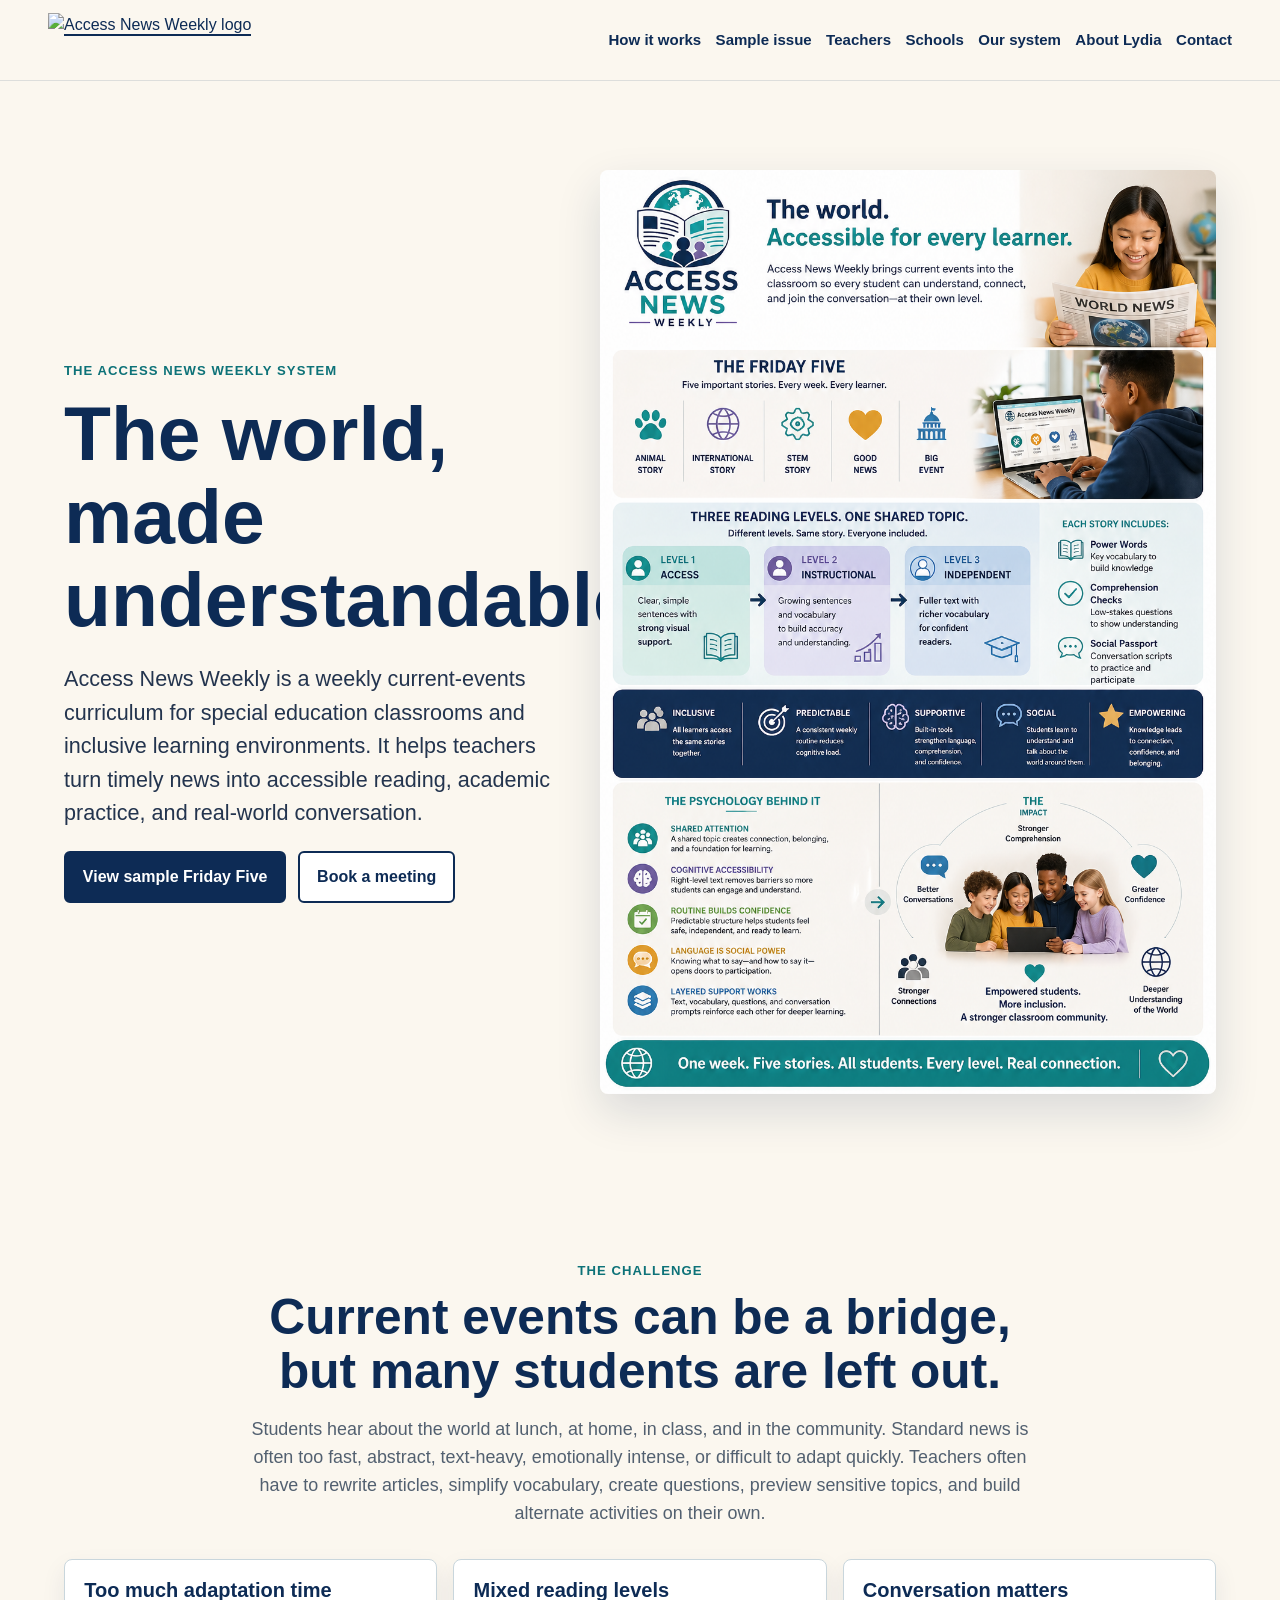
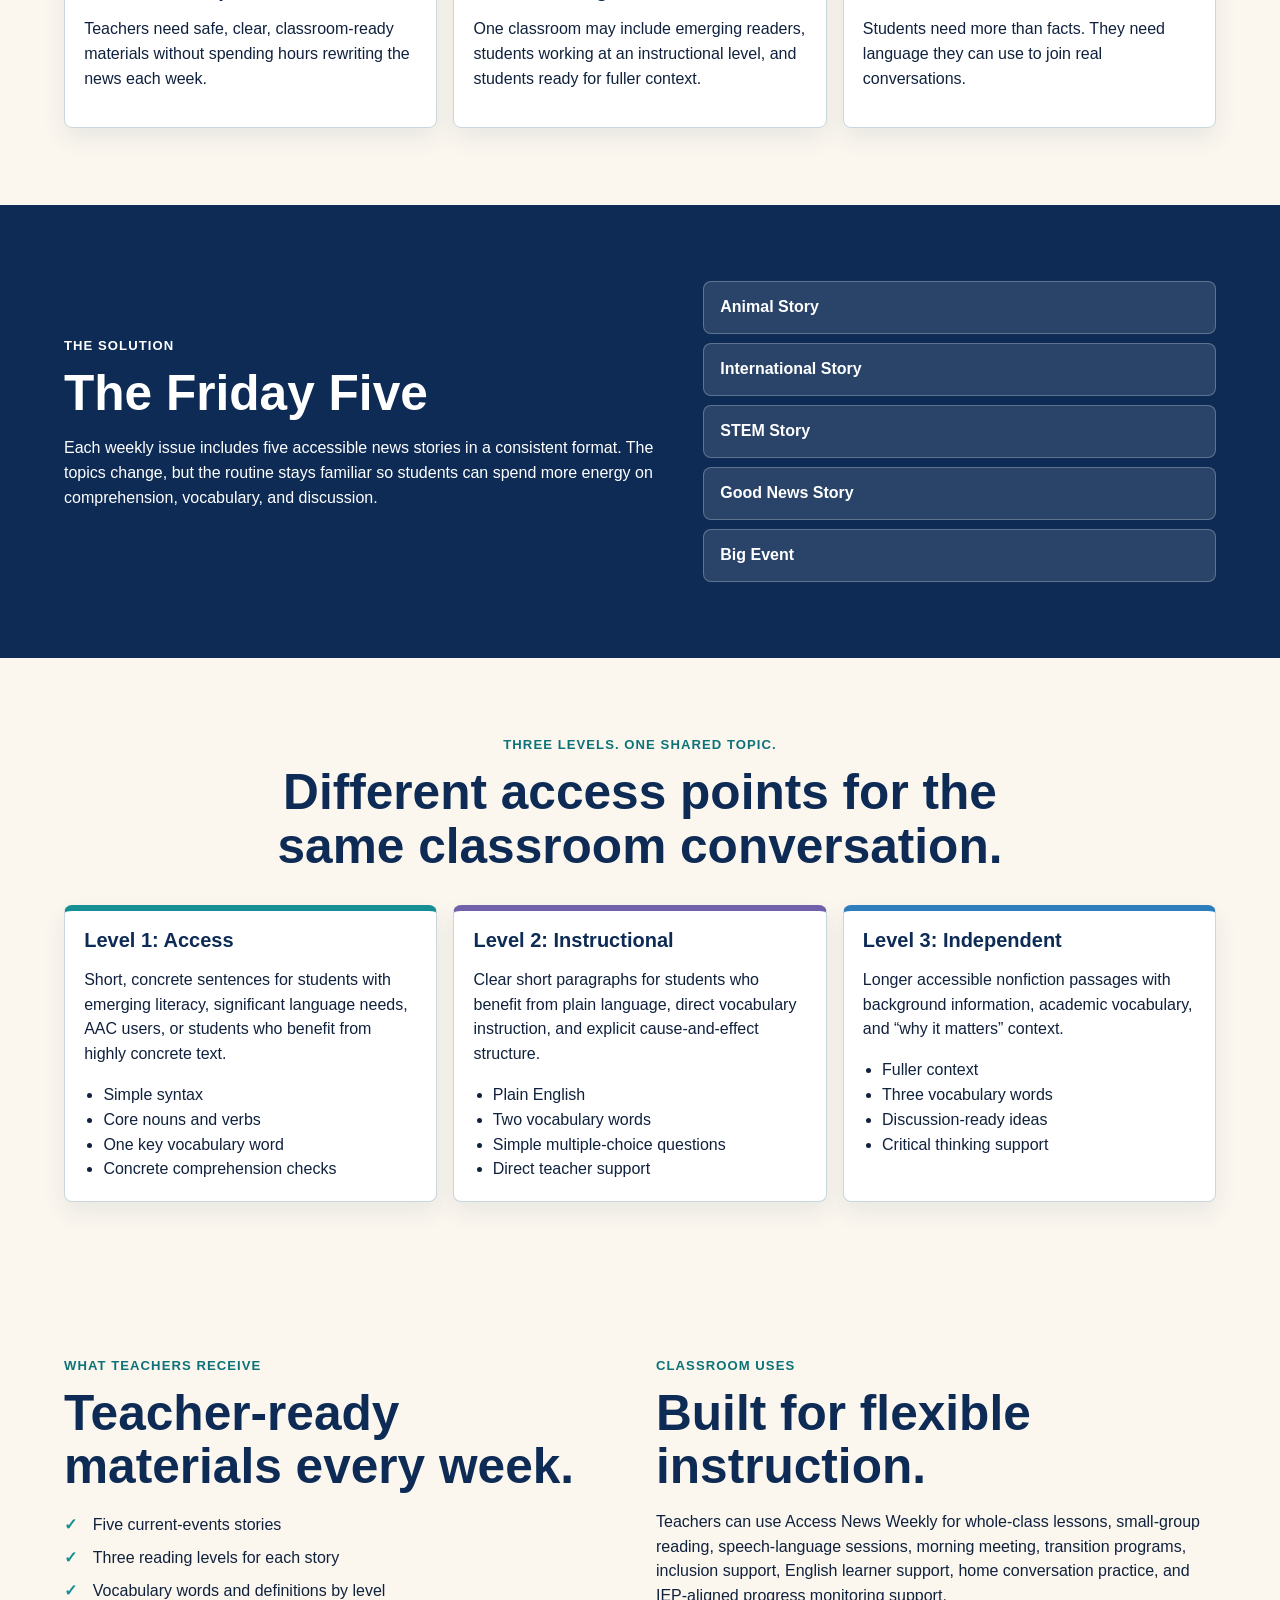
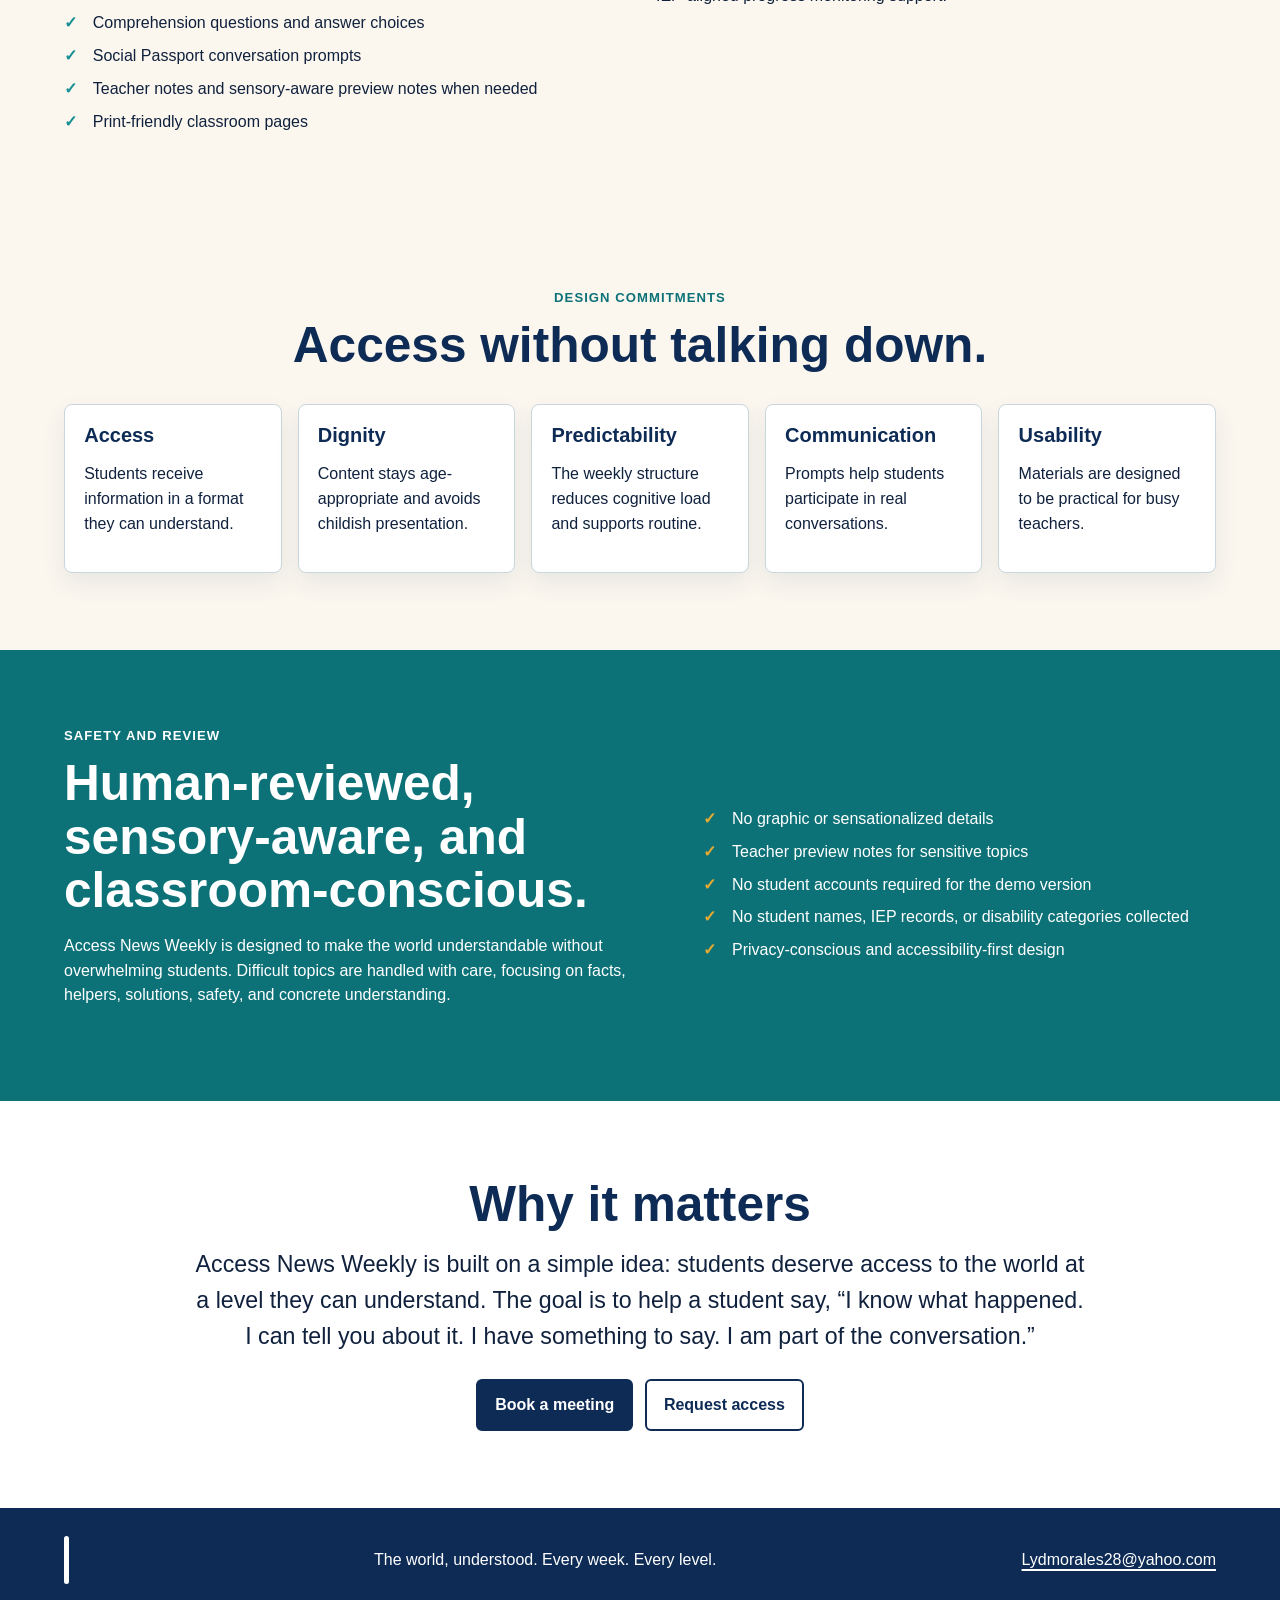
==== our-system.html @ b3aeda55 "Add files via upload" ====
<!doctype html>
<html lang="en">
  <head>
    <meta charset="utf-8">
    <meta name="viewport" content="width=device-width, initial-scale=1">
    <title>Our System | Access News Weekly</title>
    <meta name="description" content="Learn how Access News Weekly makes current events accessible through The Friday Five, three reading levels, vocabulary support, and teacher-ready materials.">
    <link rel="stylesheet" href="styles.css">
  </head>
  <body>
    <a class="skip-link" href="#main">Skip to content</a>
    <header class="site-header">
      <a class="brand" href="index.html" aria-label="Access News Weekly home">
        <img src="assets/anw-logo-2.png" alt="Access News Weekly logo">
      </a>
      <nav class="site-nav" aria-label="Main navigation">
        <a href="index.html#how">How it works</a>
        <a href="index.html#sample">Sample issue</a>
        <a href="index.html#teachers">Teachers</a>
        <a href="index.html#schools">Schools</a>
        <a href="our-system.html" aria-current="page">Our system</a>
        <a href="about-lydia.html">About Lydia</a>
        <a href="index.html#contact">Contact</a>
      </nav>
    </header>

    <main id="main">
      <section class="system-hero">
        <div>
          <p class="eyebrow">The Access News Weekly system</p>
          <h1>The world, made understandable.</h1>
          <p class="lead">Access News Weekly is a weekly current-events curriculum for special education classrooms and inclusive learning environments. It helps teachers turn timely news into accessible reading, academic practice, and real-world conversation.</p>
          <div class="actions">
            <a class="button" href="index.html#sample">View sample Friday Five</a>
            <a class="button button-secondary" href="index.html#contact">Book a meeting</a>
          </div>
        </div>
        <img class="rounded-image" src="assets/anw-infographic.png" alt="Infographic showing The Friday Five and three reading levels">
      </section>

      <section class="system-section">
        <div class="section-heading">
          <p class="eyebrow">The challenge</p>
          <h2>Current events can be a bridge, but many students are left out.</h2>
          <p>Students hear about the world at lunch, at home, in class, and in the community. Standard news is often too fast, abstract, text-heavy, emotionally intense, or difficult to adapt quickly. Teachers often have to rewrite articles, simplify vocabulary, create questions, preview sensitive topics, and build alternate activities on their own.</p>
        </div>
        <div class="system-cards">
          <article>
            <h3>Too much adaptation time</h3>
            <p>Teachers need safe, clear, classroom-ready materials without spending hours rewriting the news each week.</p>
          </article>
          <article>
            <h3>Mixed reading levels</h3>
            <p>One classroom may include emerging readers, students working at an instructional level, and students ready for fuller context.</p>
          </article>
          <article>
            <h3>Conversation matters</h3>
            <p>Students need more than facts. They need language they can use to join real conversations.</p>
          </article>
        </div>
      </section>

      <section class="system-band">
        <div>
          <p class="eyebrow">The solution</p>
          <h2>The Friday Five</h2>
          <p>Each weekly issue includes five accessible news stories in a consistent format. The topics change, but the routine stays familiar so students can spend more energy on comprehension, vocabulary, and discussion.</p>
        </div>
        <div class="friday-list" aria-label="The five Friday Five story categories">
          <span>Animal Story</span>
          <span>International Story</span>
          <span>STEM Story</span>
          <span>Good News Story</span>
          <span>Big Event</span>
        </div>
      </section>

      <section class="system-section">
        <div class="section-heading">
          <p class="eyebrow">Three levels. One shared topic.</p>
          <h2>Different access points for the same classroom conversation.</h2>
        </div>
        <div class="level-detail-grid">
          <article>
            <h3>Level 1: Access</h3>
            <p>Short, concrete sentences for students with emerging literacy, significant language needs, AAC users, or students who benefit from highly concrete text.</p>
            <ul>
              <li>Simple syntax</li>
              <li>Core nouns and verbs</li>
              <li>One key vocabulary word</li>
              <li>Concrete comprehension checks</li>
            </ul>
          </article>
          <article>
            <h3>Level 2: Instructional</h3>
            <p>Clear short paragraphs for students who benefit from plain language, direct vocabulary instruction, and explicit cause-and-effect structure.</p>
            <ul>
              <li>Plain English</li>
              <li>Two vocabulary words</li>
              <li>Simple multiple-choice questions</li>
              <li>Direct teacher support</li>
            </ul>
          </article>
          <article>
            <h3>Level 3: Independent</h3>
            <p>Longer accessible nonfiction passages with background information, academic vocabulary, and “why it matters” context.</p>
            <ul>
              <li>Fuller context</li>
              <li>Three vocabulary words</li>
              <li>Discussion-ready ideas</li>
              <li>Critical thinking support</li>
            </ul>
          </article>
        </div>
      </section>

      <section class="system-section two-column">
        <div>
          <p class="eyebrow">What teachers receive</p>
          <h2>Teacher-ready materials every week.</h2>
          <ul class="check-list">
            <li>Five current-events stories</li>
            <li>Three reading levels for each story</li>
            <li>Vocabulary words and definitions by level</li>
            <li>Comprehension questions and answer choices</li>
            <li>Social Passport conversation prompts</li>
            <li>Teacher notes and sensory-aware preview notes when needed</li>
            <li>Print-friendly classroom pages</li>
          </ul>
        </div>
        <div>
          <p class="eyebrow">Classroom uses</p>
          <h2>Built for flexible instruction.</h2>
          <p>Teachers can use Access News Weekly for whole-class lessons, small-group reading, speech-language sessions, morning meeting, transition programs, inclusion support, English learner support, home conversation practice, and IEP-aligned progress monitoring support.</p>
        </div>
      </section>

      <section class="system-section">
        <div class="section-heading">
          <p class="eyebrow">Design commitments</p>
          <h2>Access without talking down.</h2>
        </div>
        <div class="system-cards five">
          <article>
            <h3>Access</h3>
            <p>Students receive information in a format they can understand.</p>
          </article>
          <article>
            <h3>Dignity</h3>
            <p>Content stays age-appropriate and avoids childish presentation.</p>
          </article>
          <article>
            <h3>Predictability</h3>
            <p>The weekly structure reduces cognitive load and supports routine.</p>
          </article>
          <article>
            <h3>Communication</h3>
            <p>Prompts help students participate in real conversations.</p>
          </article>
          <article>
            <h3>Usability</h3>
            <p>Materials are designed to be practical for busy teachers.</p>
          </article>
        </div>
      </section>

      <section class="system-band safety">
        <div>
          <p class="eyebrow">Safety and review</p>
          <h2>Human-reviewed, sensory-aware, and classroom-conscious.</h2>
          <p>Access News Weekly is designed to make the world understandable without overwhelming students. Difficult topics are handled with care, focusing on facts, helpers, solutions, safety, and concrete understanding.</p>
        </div>
        <ul class="check-list">
          <li>No graphic or sensationalized details</li>
          <li>Teacher preview notes for sensitive topics</li>
          <li>No student accounts required for the demo version</li>
          <li>No student names, IEP records, or disability categories collected</li>
          <li>Privacy-conscious and accessibility-first design</li>
        </ul>
      </section>

      <section class="system-quote">
        <h2>Why it matters</h2>
        <p>Access News Weekly is built on a simple idea: students deserve access to the world at a level they can understand. The goal is to help a student say, “I know what happened. I can tell you about it. I have something to say. I am part of the conversation.”</p>
        <div class="actions">
          <a class="button" href="index.html#contact">Book a meeting</a>
          <a class="button button-secondary" href="index.html#contact">Request access</a>
        </div>
      </section>
    </main>

    <footer class="site-footer">
      <img src="assets/anw-logo-2.png" alt="">
      <p>The world, understood. Every week. Every level.</p>
      <a href="mailto:Lydmorales28@yahoo.com">Lydmorales28@yahoo.com</a>
    </footer>
  </body>
</html>
---- styles.css ----
:root {
  --navy: #0d2b55;
  --teal: #158f94;
  --teal-dark: #0d7278;
  --paper: #fbf7ef;
  --blue-soft: #e8f4f6;
  --ink: #10213d;
  --muted: #526070;
  --gold: #e7aa2f;
  --line: #c9d6dc;
  --white: #fff;
  --shadow: 0 18px 45px rgba(13, 43, 85, .14);
}

* { box-sizing: border-box; }

html {
  scroll-behavior: smooth;
}

body {
  margin: 0;
  background: var(--paper);
  color: var(--ink);
  font-family: Arial, Helvetica, sans-serif;
  line-height: 1.55;
}

img {
  display: block;
  max-width: 100%;
}

a {
  color: var(--navy);
  text-decoration-thickness: 2px;
  text-underline-offset: 4px;
}

a:focus-visible,
button:focus-visible,
input:focus-visible,
select:focus-visible,
textarea:focus-visible {
  outline: 3px solid var(--gold);
  outline-offset: 3px;
}

.skip-link {
  left: 1rem;
  position: absolute;
  top: -5rem;
  z-index: 10;
}

.skip-link:focus {
  background: var(--white);
  padding: .75rem 1rem;
  top: 1rem;
}

.site-header {
  align-items: center;
  background: rgba(251, 247, 239, .95);
  border-bottom: 1px solid rgba(13, 43, 85, .12);
  display: flex;
  gap: 1.25rem;
  justify-content: space-between;
  padding: .8rem clamp(1rem, 4vw, 3rem);
  position: sticky;
  top: 0;
  z-index: 5;
}

.brand img {
  height: 54px;
  width: auto;
}

.site-nav {
  align-items: center;
  display: flex;
  flex-wrap: wrap;
  gap: .9rem;
  justify-content: center;
}

.site-nav a {
  font-size: .94rem;
  font-weight: 700;
  text-decoration: none;
}

.button {
  align-items: center;
  background: var(--navy);
  border: 2px solid var(--navy);
  border-radius: 6px;
  color: var(--white);
  cursor: pointer;
  display: inline-flex;
  font-weight: 800;
  justify-content: center;
  min-height: 44px;
  padding: .72rem 1.05rem;
  text-decoration: none;
}

.button:hover {
  background: #153b70;
}

.button-secondary {
  background: var(--white);
  color: var(--navy);
}

.button-secondary:hover {
  background: var(--blue-soft);
}

.button-small {
  min-height: 40px;
  padding: .55rem .8rem;
}

.hero {
  display: grid;
  gap: 2rem;
  grid-template-columns: minmax(0, .9fr) minmax(320px, 1.25fr);
  padding: clamp(2rem, 6vw, 5rem) clamp(1rem, 5vw, 4rem) 2rem;
}

.hero-copy {
  align-self: center;
}

.eyebrow {
  color: var(--teal-dark);
  font-size: .82rem;
  font-weight: 900;
  letter-spacing: .08em;
  margin: 0 0 .65rem;
  text-transform: uppercase;
}

h1,
h2,
h3 {
  color: var(--navy);
  line-height: 1.08;
  margin: 0;
}

h1 {
  font-size: clamp(2.25rem, 6vw, 5.1rem);
  max-width: 10ch;
}

h2 {
  font-size: clamp(1.8rem, 4vw, 3.1rem);
}

h3 {
  font-size: 1.25rem;
}

.lead {
  color: #23344e;
  font-size: clamp(1.1rem, 2vw, 1.35rem);
  margin: 1.35rem 0;
  max-width: 55rem;
}

.actions {
  display: flex;
  flex-wrap: wrap;
  gap: .75rem;
}

.hero-media img,
.rounded-image {
  border-radius: 8px;
  box-shadow: var(--shadow);
}

.portrait-preview {
  justify-self: center;
  max-height: 520px;
  object-fit: cover;
  object-position: center;
}

.section,
.issue-section,
.forms {
  padding: clamp(2.5rem, 6vw, 5rem) clamp(1rem, 5vw, 4rem);
}

.problem {
  align-items: end;
  background: var(--navy);
  color: var(--white);
  display: grid;
  gap: 2rem;
  grid-template-columns: .8fr 1.2fr;
}

.problem h2,
.problem .eyebrow {
  color: var(--white);
}

.problem p:last-child {
  font-size: 1.15rem;
  margin: 0;
}

.system-callout {
  align-items: center;
  background: var(--blue-soft);
  display: grid;
  gap: 1.5rem;
  grid-template-columns: minmax(0, 1fr) auto;
}

.system-callout p:last-child {
  color: var(--muted);
  font-size: 1.08rem;
  max-width: 780px;
}

.section-heading {
  margin: 0 auto 2rem;
  max-width: 780px;
  text-align: center;
}

.section-heading p:last-child {
  color: var(--muted);
  font-size: 1.12rem;
}

.steps,
.levels,
.pricing,
.benefits {
  display: grid;
  gap: 1rem;
  grid-template-columns: repeat(4, minmax(0, 1fr));
}

.steps article,
.levels article,
.pricing article {
  background: var(--white);
  border: 1px solid var(--line);
  border-radius: 8px;
  padding: 1.25rem;
}

.steps span {
  align-items: center;
  background: var(--teal);
  border-radius: 999px;
  color: var(--white);
  display: inline-flex;
  font-weight: 900;
  height: 2.2rem;
  justify-content: center;
  margin-bottom: .8rem;
  width: 2.2rem;
}

.split {
  align-items: center;
  display: grid;
  gap: 2rem;
  grid-template-columns: minmax(0, 1fr) minmax(300px, 1fr);
}

.check-list {
  display: grid;
  gap: .5rem;
  list-style: none;
  margin: 1.2rem 0 0;
  padding: 0;
}

.check-list li {
  padding-left: 1.8rem;
  position: relative;
}

.check-list li::before {
  color: var(--teal);
  content: "✓";
  font-weight: 900;
  left: 0;
  position: absolute;
}

.inline-button {
  margin-top: 1.1rem;
}

.levels {
  grid-template-columns: repeat(3, minmax(0, 1fr));
}

.levels .section-heading {
  grid-column: 1 / -1;
}

.levels article:nth-child(2) { border-top: 6px solid var(--teal); }
.levels article:nth-child(3) { border-top: 6px solid #7160aa; }
.levels article:nth-child(4) { border-top: 6px solid #2e7ebd; }

.issue-section {
  background: var(--white);
}

.issue-header {
  align-items: end;
  display: flex;
  gap: 1rem;
  justify-content: space-between;
  margin-bottom: 1.5rem;
}

.issue-grid {
  display: grid;
  gap: 1rem;
}

.story-card {
  border: 1px solid var(--line);
  border-radius: 8px;
  overflow: hidden;
}

.story-top {
  background: linear-gradient(90deg, var(--navy), var(--teal-dark));
  color: var(--white);
  padding: 1rem;
}

.story-top h3 {
  color: var(--white);
}

.story-category {
  color: #d6f5f6;
  font-size: .78rem;
  font-weight: 900;
  letter-spacing: .08em;
  text-transform: uppercase;
}

.story-body {
  padding: 1rem;
}

.tabs {
  display: flex;
  flex-wrap: wrap;
  gap: .5rem;
  margin-bottom: 1rem;
}

.tab {
  background: var(--blue-soft);
  border: 2px solid transparent;
  border-radius: 6px;
  color: var(--navy);
  cursor: pointer;
  font-weight: 800;
  min-height: 40px;
  padding: .5rem .75rem;
}

.tab[aria-selected="true"] {
  background: var(--navy);
  color: var(--white);
}

.story-text {
  font-size: 1.08rem;
  margin: 0 0 1rem;
  white-space: pre-line;
}

.vocabulary-list {
  background: var(--blue-soft);
  border: 1px solid var(--line);
  border-radius: 8px;
  margin: 0 0 1rem;
  padding: .9rem 1rem;
}

.vocabulary-list h4 {
  color: var(--navy);
  font-size: 1rem;
  margin: 0 0 .45rem;
}

.vocabulary-list ul {
  display: grid;
  gap: .35rem;
  list-style: none;
  margin: 0;
  padding: 0;
}

.vocabulary-list li {
  margin: 0;
}

.story-support {
  display: grid;
  gap: .75rem;
  grid-template-columns: repeat(3, minmax(0, 1fr));
}

.support-box {
  background: var(--paper);
  border: 1px solid var(--line);
  border-radius: 8px;
  padding: .9rem;
}

.support-box strong {
  color: var(--navy);
  display: block;
}

.cta-line {
  align-items: center;
  background: var(--paper);
  border-radius: 8px;
  display: flex;
  flex-wrap: wrap;
  gap: .8rem;
  justify-content: center;
  margin-top: 1.5rem;
  padding: 1.25rem;
}

.benefits {
  grid-template-columns: repeat(5, minmax(0, 1fr));
}

.benefits p {
  background: var(--navy);
  border-radius: 8px;
  color: var(--white);
  font-weight: 800;
  margin: 0;
  padding: 1rem;
  text-align: center;
}

.pricing {
  grid-template-columns: repeat(3, minmax(0, 1fr));
}

.pricing a {
  font-weight: 900;
}

.forms {
  display: grid;
  gap: 1.5rem;
  grid-template-columns: repeat(2, minmax(0, 1fr));
}

.single-form-section {
  background: var(--blue-soft);
  grid-template-columns: minmax(0, 760px);
  justify-content: center;
}

.combined-form {
  width: 100%;
}

.contact-form {
  background: var(--white);
  border: 1px solid var(--line);
  border-radius: 8px;
  box-shadow: var(--shadow);
  display: grid;
  gap: .85rem;
  padding: 1.25rem;
}

label {
  color: var(--navy);
  display: grid;
  font-weight: 800;
  gap: .35rem;
}

input,
select,
textarea {
  border: 1px solid #9eb3bd;
  border-radius: 6px;
  color: var(--ink);
  font: inherit;
  padding: .75rem;
  width: 100%;
}

.form-status {
  color: var(--teal-dark);
  font-weight: 800;
  margin: 0;
  min-height: 1.5rem;
}

.site-footer {
  align-items: center;
  background: var(--navy);
  color: var(--white);
  display: flex;
  flex-wrap: wrap;
  gap: 1rem;
  justify-content: space-between;
  padding: 1.5rem clamp(1rem, 5vw, 4rem);
}

.site-footer img {
  background: var(--white);
  border-radius: 6px;
  height: 48px;
  padding: .15rem;
}

.site-footer a {
  color: var(--white);
}

.bio-hero {
  align-items: center;
  background: linear-gradient(120deg, var(--paper) 0%, var(--blue-soft) 100%);
  display: grid;
  gap: 2rem;
  grid-template-columns: minmax(0, 1.05fr) minmax(280px, .75fr);
  padding: clamp(2.5rem, 7vw, 6rem) clamp(1rem, 5vw, 4rem);
}

.bio-copy h1 {
  max-width: 12ch;
}

.bio-photo {
  border: 8px solid var(--white);
  border-radius: 8px;
  box-shadow: var(--shadow);
  justify-self: center;
  max-height: 560px;
  object-fit: cover;
  object-position: center;
  width: min(100%, 430px);
}

.bio-content {
  display: grid;
  gap: 1.5rem;
  grid-template-columns: minmax(0, 1.2fr) minmax(280px, .55fr);
  padding: clamp(2.5rem, 6vw, 5rem) clamp(1rem, 5vw, 4rem);
}

.bio-card,
.bio-aside {
  background: var(--white);
  border: 1px solid var(--line);
  border-radius: 8px;
  box-shadow: var(--shadow);
  padding: clamp(1.2rem, 3vw, 2rem);
}

.bio-card p {
  font-size: 1.08rem;
  margin: 0 0 1rem;
}

.bio-card p:last-child {
  margin-bottom: 0;
}

.bio-aside {
  align-self: start;
  background: var(--navy);
  color: var(--white);
}

.bio-aside h2 {
  color: var(--white);
  font-size: clamp(1.5rem, 3vw, 2.2rem);
}

.bio-aside p {
  margin: 1rem 0 1.25rem;
}

.system-hero {
  align-items: center;
  display: grid;
  gap: 2rem;
  grid-template-columns: minmax(0, .9fr) minmax(320px, 1.1fr);
  padding: clamp(2.5rem, 7vw, 6rem) clamp(1rem, 5vw, 4rem);
}

.system-hero h1 {
  max-width: 11ch;
}

.system-section,
.system-band,
.system-quote {
  padding: clamp(2.5rem, 6vw, 5rem) clamp(1rem, 5vw, 4rem);
}

.system-section {
  background: var(--paper);
}

.system-cards,
.level-detail-grid {
  display: grid;
  gap: 1rem;
  grid-template-columns: repeat(3, minmax(0, 1fr));
}

.system-cards.five {
  grid-template-columns: repeat(5, minmax(0, 1fr));
}

.system-cards article,
.level-detail-grid article {
  background: var(--white);
  border: 1px solid var(--line);
  border-radius: 8px;
  box-shadow: 0 10px 25px rgba(13, 43, 85, .08);
  padding: 1.2rem;
}

.level-detail-grid article:nth-child(1) {
  border-top: 6px solid var(--teal);
}

.level-detail-grid article:nth-child(2) {
  border-top: 6px solid #7160aa;
}

.level-detail-grid article:nth-child(3) {
  border-top: 6px solid #2e7ebd;
}

.level-detail-grid ul {
  margin: 1rem 0 0;
  padding-left: 1.2rem;
}

.system-band {
  align-items: center;
  background: var(--navy);
  color: var(--white);
  display: grid;
  gap: 1.5rem;
  grid-template-columns: minmax(0, .9fr) minmax(280px, .75fr);
}

.system-band h2,
.system-band .eyebrow {
  color: var(--white);
}

.friday-list {
  display: grid;
  gap: .6rem;
}

.friday-list span {
  background: rgba(255, 255, 255, .12);
  border: 1px solid rgba(255, 255, 255, .25);
  border-radius: 8px;
  color: var(--white);
  font-weight: 900;
  padding: .8rem 1rem;
}

.two-column {
  display: grid;
  gap: 2rem;
  grid-template-columns: 1fr 1fr;
}

.safety {
  background: var(--teal-dark);
}

.safety .check-list li::before {
  color: var(--gold);
}

.system-quote {
  background: var(--white);
  text-align: center;
}

.system-quote p {
  font-size: clamp(1.15rem, 2vw, 1.45rem);
  margin: 1rem auto 1.5rem;
  max-width: 900px;
}

.system-quote .actions {
  justify-content: center;
}

@media (max-width: 980px) {
  .site-header {
    align-items: flex-start;
    flex-direction: column;
  }

  .hero,
  .problem,
  .split,
  .system-callout,
  .system-hero,
  .system-band,
  .two-column,
  .forms,
  .bio-hero,
  .bio-content {
    grid-template-columns: 1fr;
  }

  h1 {
    max-width: 13ch;
  }

  .steps,
  .levels,
  .pricing,
  .benefits,
  .system-cards,
  .system-cards.five,
  .level-detail-grid,
  .story-support {
    grid-template-columns: 1fr 1fr;
  }
}

@media (max-width: 640px) {
  .site-nav {
    justify-content: flex-start;
  }

  .steps,
  .levels,
  .pricing,
  .benefits,
  .system-cards,
  .system-cards.five,
  .level-detail-grid,
  .story-support {
    grid-template-columns: 1fr;
  }

  .issue-header {
    align-items: start;
    flex-direction: column;
  }
}

@media (prefers-reduced-motion: reduce) {
  html {
    scroll-behavior: auto;
  }
}

@media print {
  .site-header,
  .site-footer,
  .hero,
  .problem,
  .feature-grid,
  .split,
  .levels,
  .audience,
  .forms,
  .print-button,
  .cta-line {
    display: none !important;
  }

  body {
    background: #fff;
    color: #000;
  }

  .issue-section {
    padding: 0;
  }

  .story-card {
    break-inside: avoid;
    margin-bottom: .25in;
  }

  .story-top {
    background: #fff;
    border-bottom: 2px solid #000;
    color: #000;
  }

  .story-top h3,
  h2,
  h3,
  .story-category {
    color: #000;
  }

  .tab {
    display: none;
  }
}
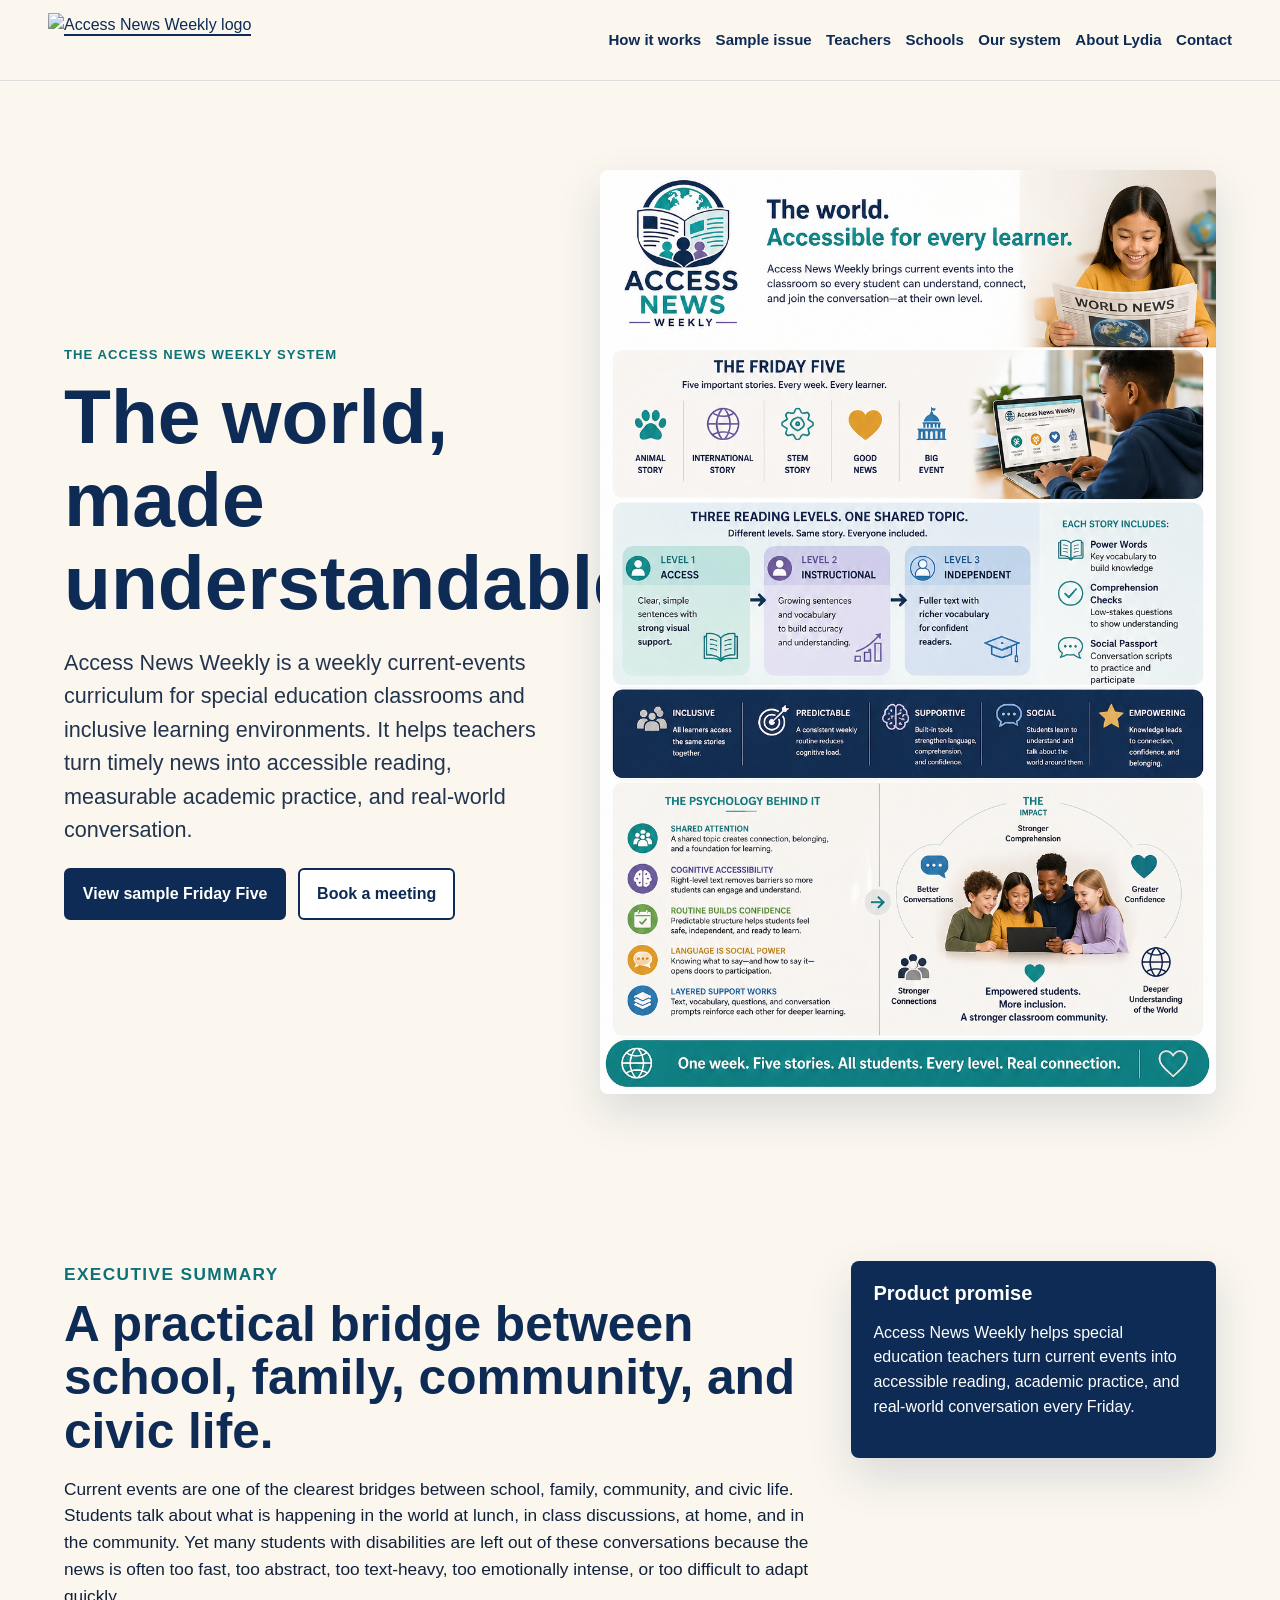
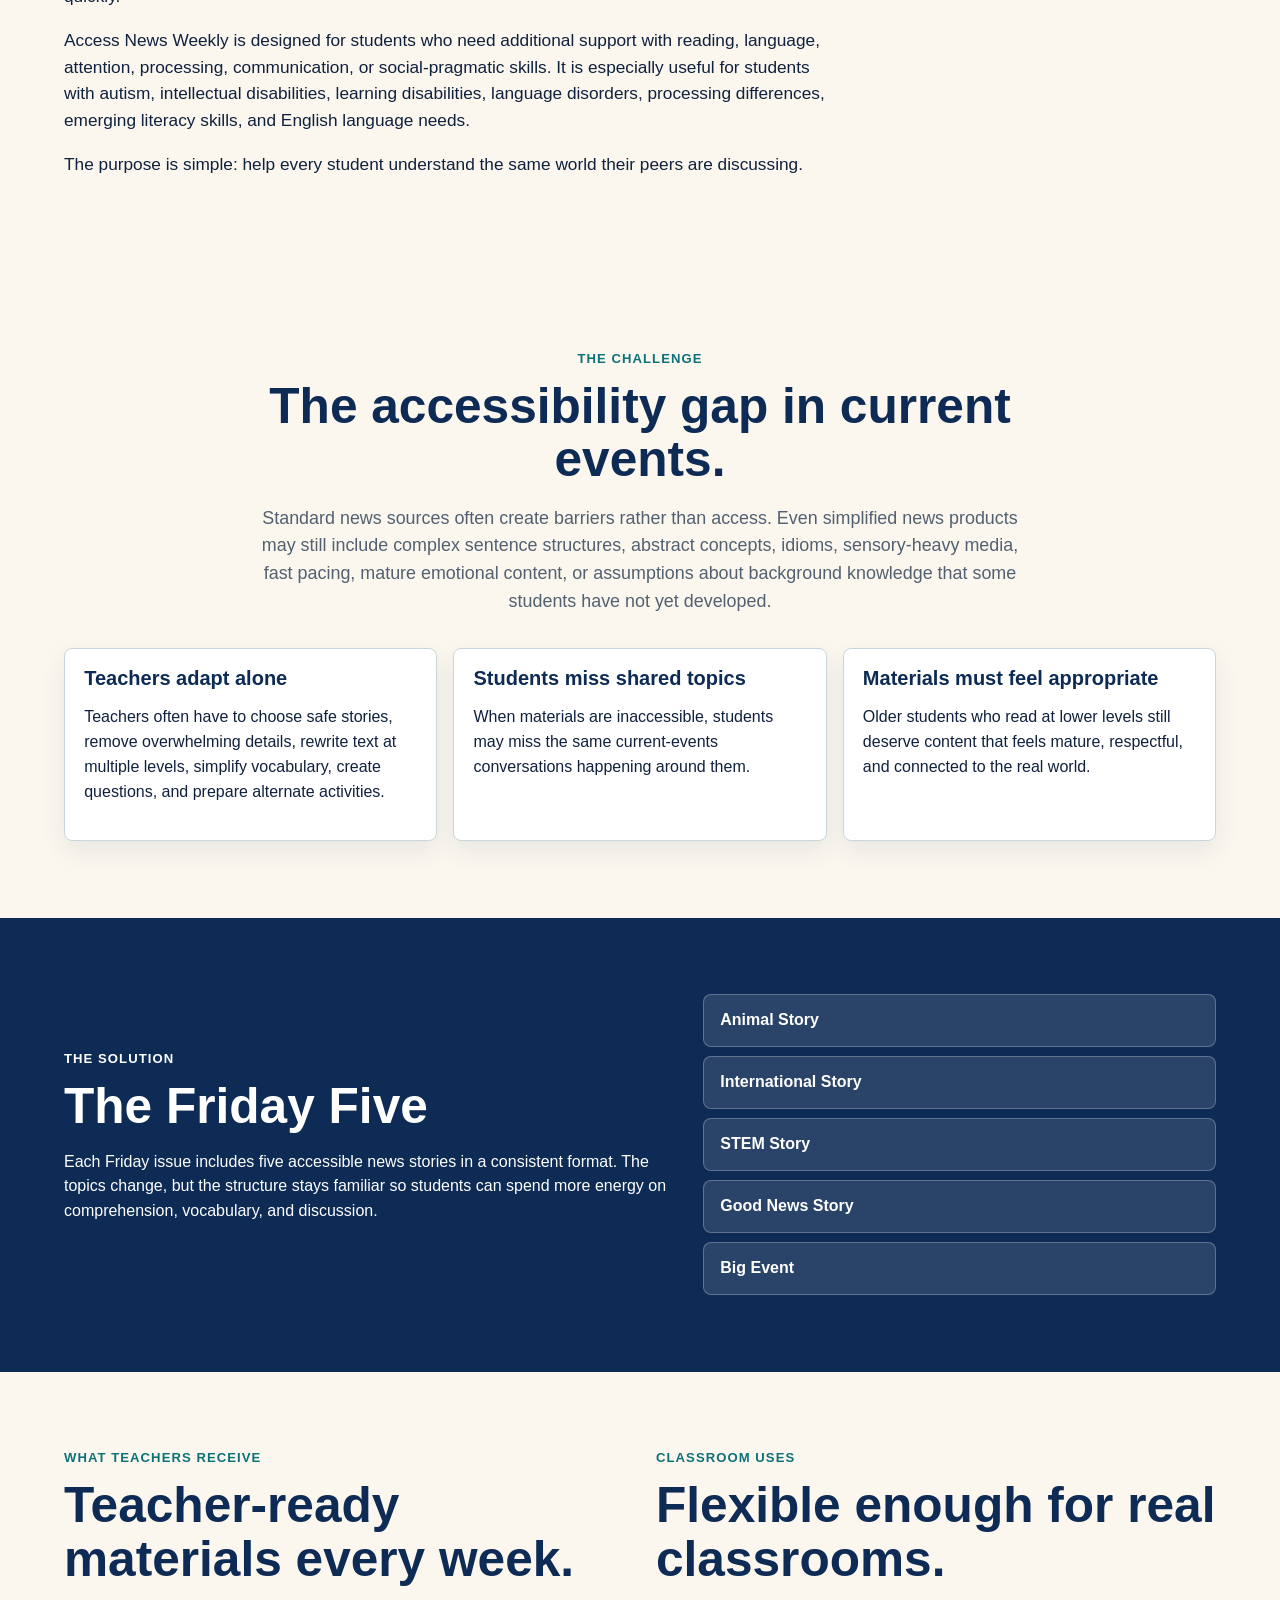
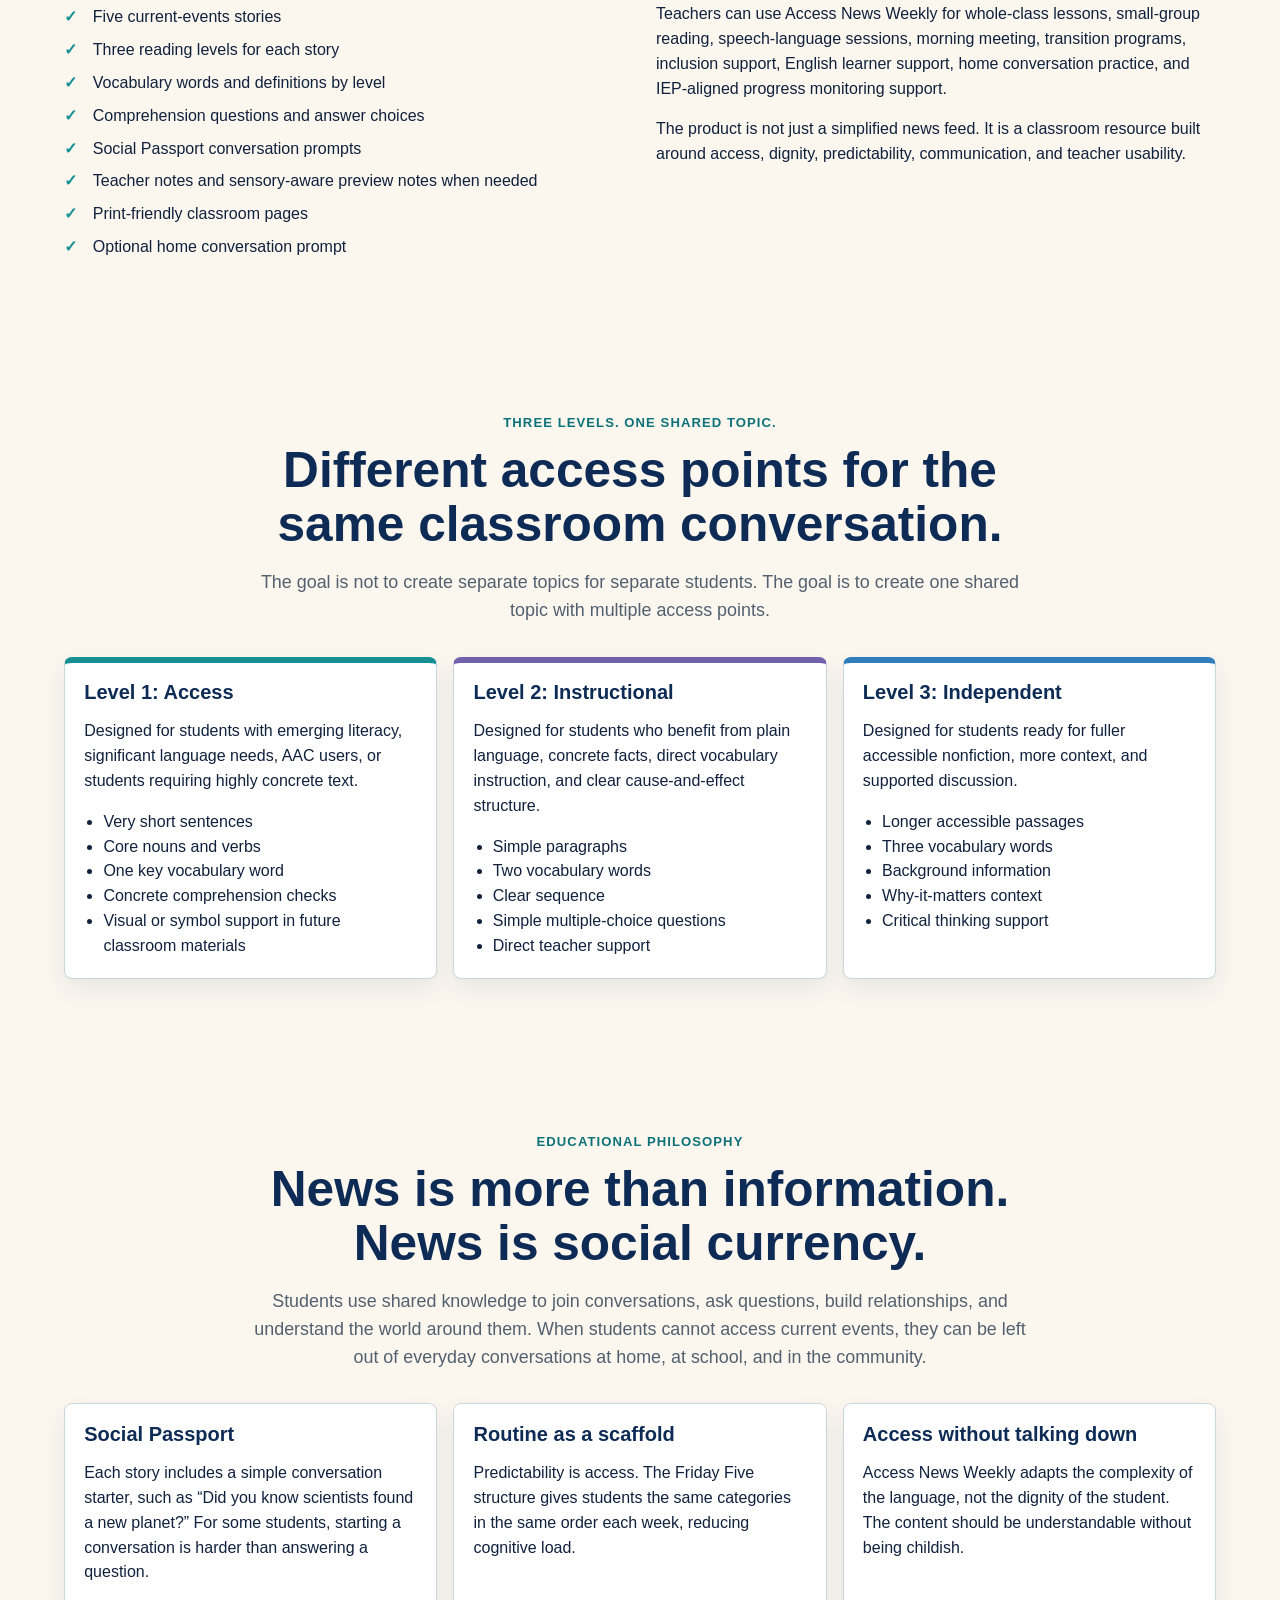
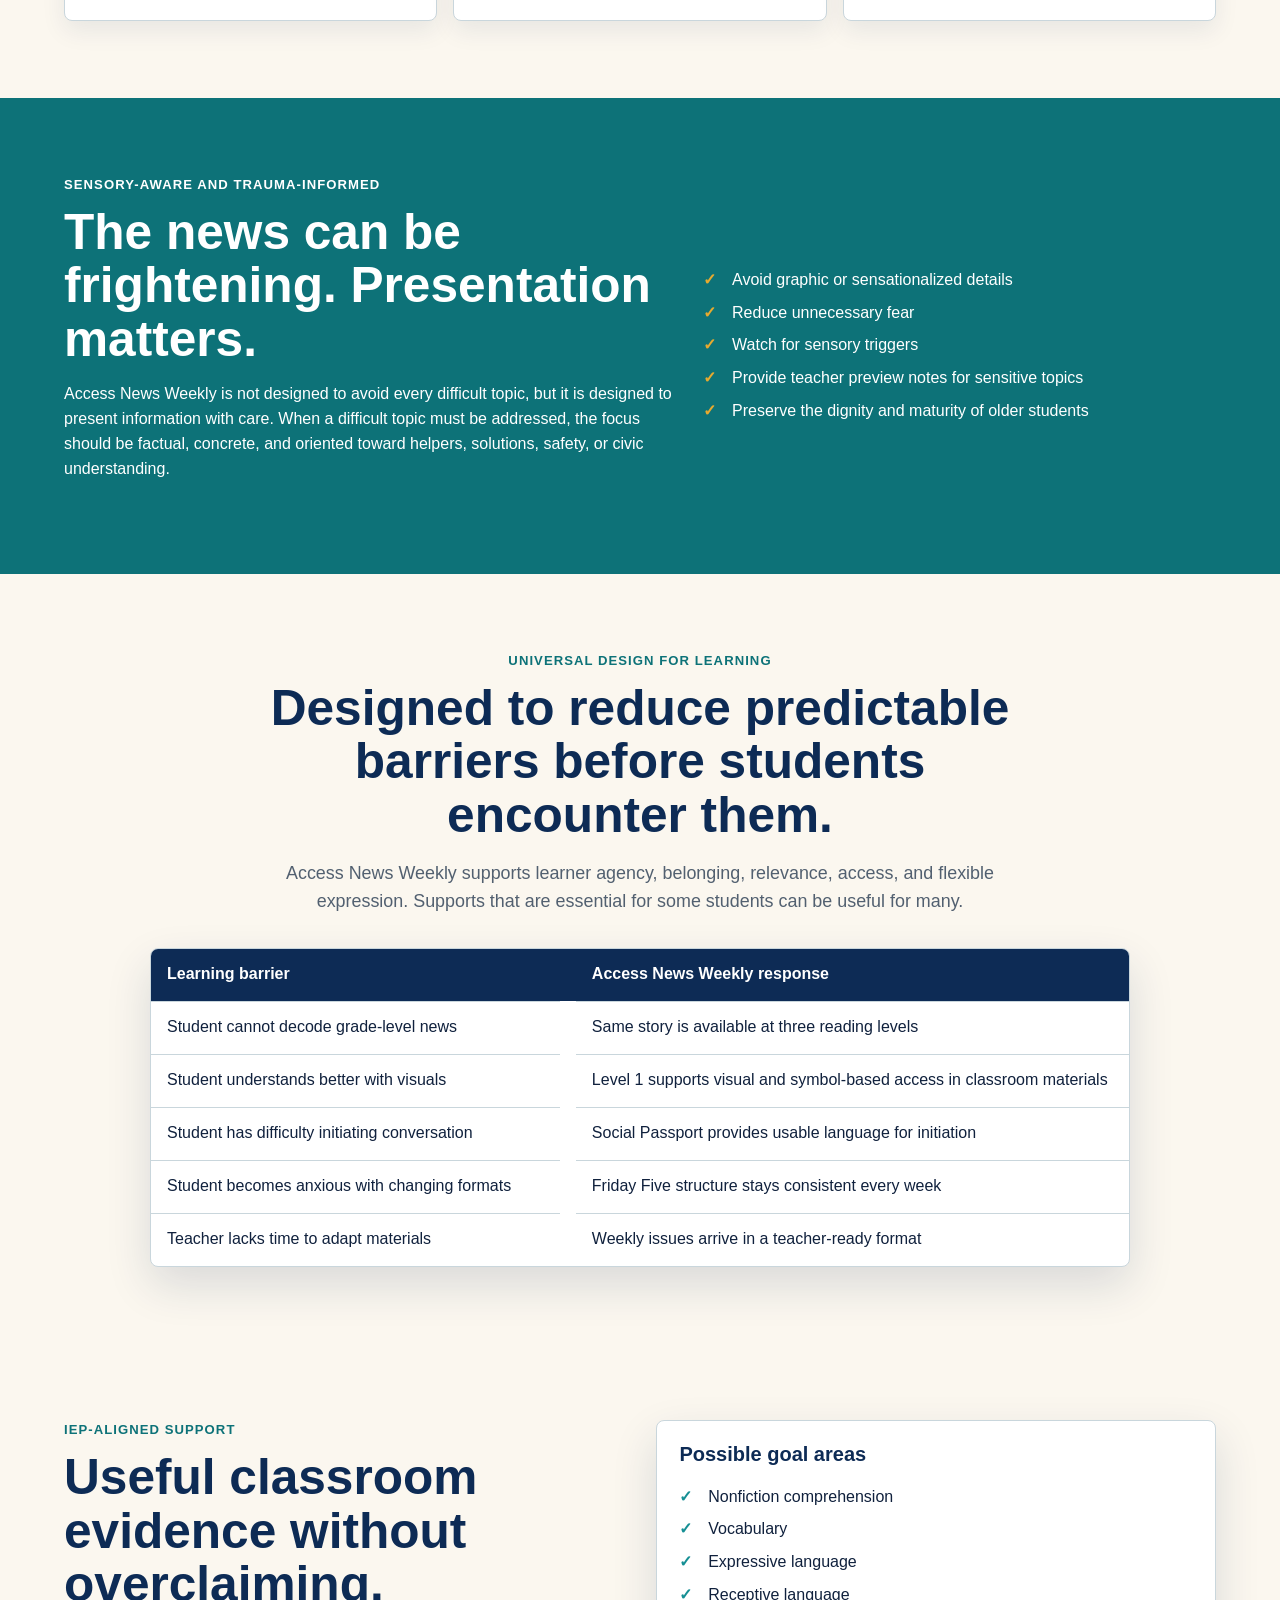
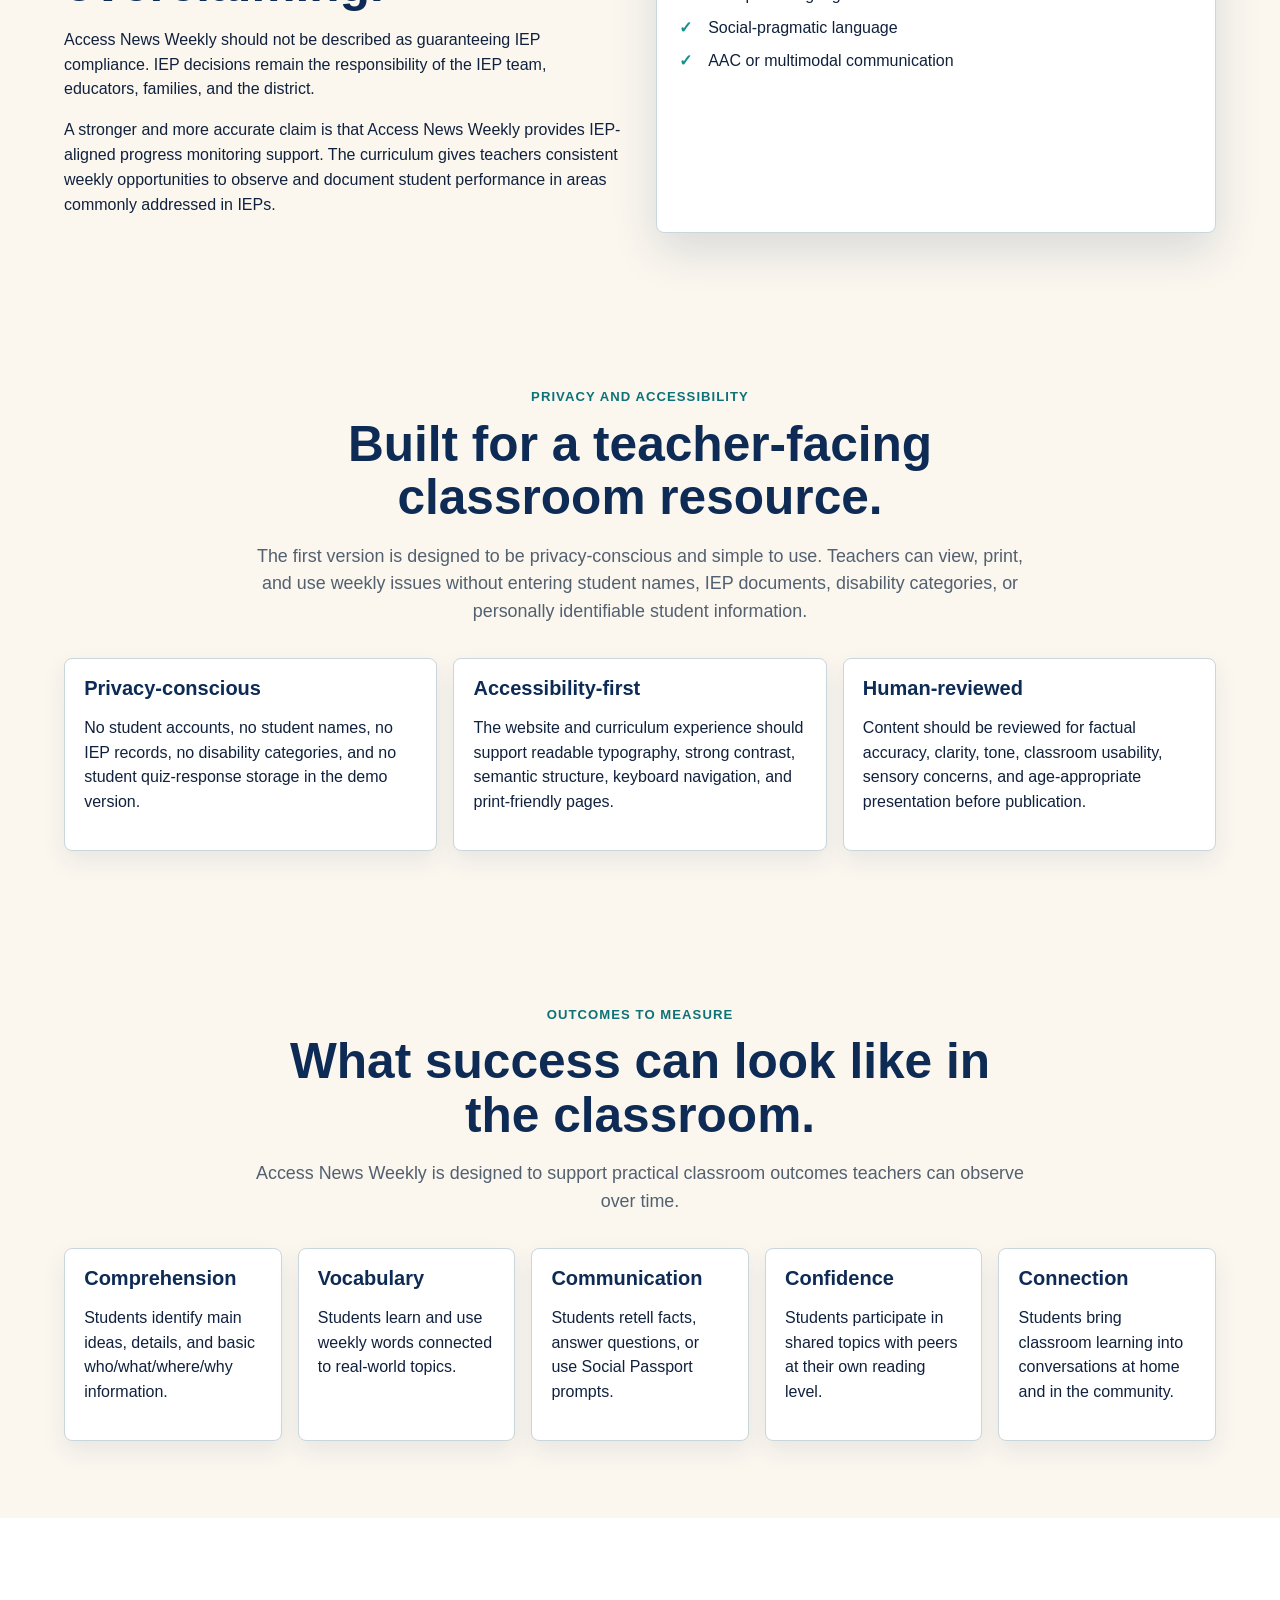
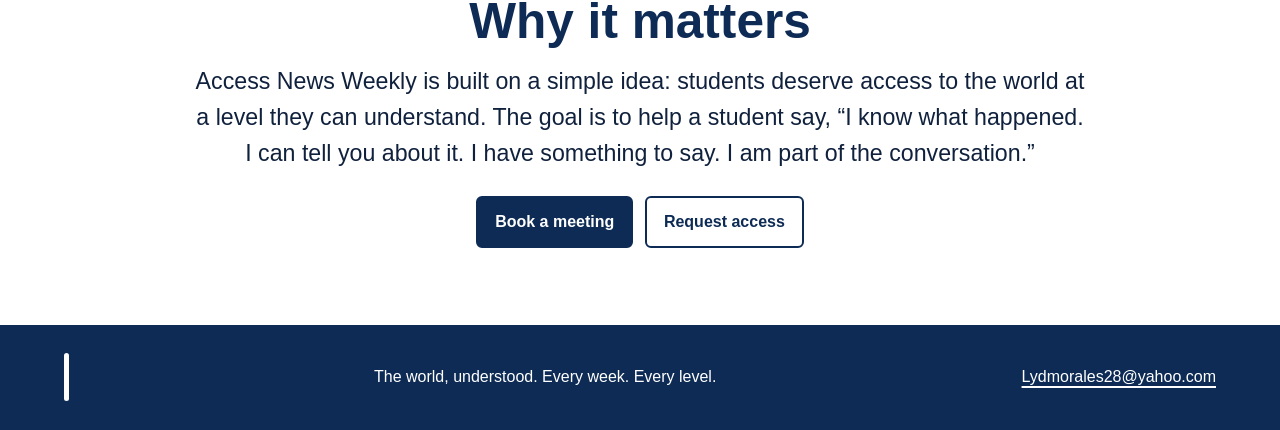
==== commit 6afed19d: "Add files via upload" ====
--- a/our-system.html
+++ b/our-system.html
@@ -4,7 +4,7 @@
     <meta charset="utf-8">
     <meta name="viewport" content="width=device-width, initial-scale=1">
     <title>Our System | Access News Weekly</title>
-    <meta name="description" content="Learn how Access News Weekly makes current events accessible through The Friday Five, three reading levels, vocabulary support, and teacher-ready materials.">
+    <meta name="description" content="Learn how Access News Weekly makes current events accessible through The Friday Five, three reading levels, vocabulary support, teacher notes, and classroom-ready materials.">
     <link rel="stylesheet" href="styles.css">
   </head>
   <body>
@@ -29,7 +29,7 @@
         <div>
           <p class="eyebrow">The Access News Weekly system</p>
           <h1>The world, made understandable.</h1>
-          <p class="lead">Access News Weekly is a weekly current-events curriculum for special education classrooms and inclusive learning environments. It helps teachers turn timely news into accessible reading, academic practice, and real-world conversation.</p>
+          <p class="lead">Access News Weekly is a weekly current-events curriculum for special education classrooms and inclusive learning environments. It helps teachers turn timely news into accessible reading, measurable academic practice, and real-world conversation.</p>
           <div class="actions">
             <a class="button" href="index.html#sample">View sample Friday Five</a>
             <a class="button button-secondary" href="index.html#contact">Book a meeting</a>
@@ -38,24 +38,38 @@
         <img class="rounded-image" src="assets/anw-infographic.png" alt="Infographic showing The Friday Five and three reading levels">
       </section>
 
+      <section class="system-section proposal-intro">
+        <div class="proposal-copy">
+          <p class="eyebrow">Executive summary</p>
+          <h2>A practical bridge between school, family, community, and civic life.</h2>
+          <p>Current events are one of the clearest bridges between school, family, community, and civic life. Students talk about what is happening in the world at lunch, in class discussions, at home, and in the community. Yet many students with disabilities are left out of these conversations because the news is often too fast, too abstract, too text-heavy, too emotionally intense, or too difficult to adapt quickly.</p>
+          <p>Access News Weekly is designed for students who need additional support with reading, language, attention, processing, communication, or social-pragmatic skills. It is especially useful for students with autism, intellectual disabilities, learning disabilities, language disorders, processing differences, emerging literacy skills, and English language needs.</p>
+          <p>The purpose is simple: help every student understand the same world their peers are discussing.</p>
+        </div>
+        <aside class="proposal-note">
+          <h3>Product promise</h3>
+          <p>Access News Weekly helps special education teachers turn current events into accessible reading, academic practice, and real-world conversation every Friday.</p>
+        </aside>
+      </section>
+
       <section class="system-section">
         <div class="section-heading">
           <p class="eyebrow">The challenge</p>
-          <h2>Current events can be a bridge, but many students are left out.</h2>
-          <p>Students hear about the world at lunch, at home, in class, and in the community. Standard news is often too fast, abstract, text-heavy, emotionally intense, or difficult to adapt quickly. Teachers often have to rewrite articles, simplify vocabulary, create questions, preview sensitive topics, and build alternate activities on their own.</p>
+          <h2>The accessibility gap in current events.</h2>
+          <p>Standard news sources often create barriers rather than access. Even simplified news products may still include complex sentence structures, abstract concepts, idioms, sensory-heavy media, fast pacing, mature emotional content, or assumptions about background knowledge that some students have not yet developed.</p>
         </div>
         <div class="system-cards">
           <article>
-            <h3>Too much adaptation time</h3>
-            <p>Teachers need safe, clear, classroom-ready materials without spending hours rewriting the news each week.</p>
-          </article>
-          <article>
-            <h3>Mixed reading levels</h3>
-            <p>One classroom may include emerging readers, students working at an instructional level, and students ready for fuller context.</p>
-          </article>
-          <article>
-            <h3>Conversation matters</h3>
-            <p>Students need more than facts. They need language they can use to join real conversations.</p>
+            <h3>Teachers adapt alone</h3>
+            <p>Teachers often have to choose safe stories, remove overwhelming details, rewrite text at multiple levels, simplify vocabulary, create questions, and prepare alternate activities.</p>
+          </article>
+          <article>
+            <h3>Students miss shared topics</h3>
+            <p>When materials are inaccessible, students may miss the same current-events conversations happening around them.</p>
+          </article>
+          <article>
+            <h3>Materials must feel appropriate</h3>
+            <p>Older students who read at lower levels still deserve content that feels mature, respectful, and connected to the real world.</p>
           </article>
         </div>
       </section>
@@ -64,7 +78,7 @@
         <div>
           <p class="eyebrow">The solution</p>
           <h2>The Friday Five</h2>
-          <p>Each weekly issue includes five accessible news stories in a consistent format. The topics change, but the routine stays familiar so students can spend more energy on comprehension, vocabulary, and discussion.</p>
+          <p>Each Friday issue includes five accessible news stories in a consistent format. The topics change, but the structure stays familiar so students can spend more energy on comprehension, vocabulary, and discussion.</p>
         </div>
         <div class="friday-list" aria-label="The five Friday Five story categories">
           <span>Animal Story</span>
@@ -72,45 +86,6 @@
           <span>STEM Story</span>
           <span>Good News Story</span>
           <span>Big Event</span>
-        </div>
-      </section>
-
-      <section class="system-section">
-        <div class="section-heading">
-          <p class="eyebrow">Three levels. One shared topic.</p>
-          <h2>Different access points for the same classroom conversation.</h2>
-        </div>
-        <div class="level-detail-grid">
-          <article>
-            <h3>Level 1: Access</h3>
-            <p>Short, concrete sentences for students with emerging literacy, significant language needs, AAC users, or students who benefit from highly concrete text.</p>
-            <ul>
-              <li>Simple syntax</li>
-              <li>Core nouns and verbs</li>
-              <li>One key vocabulary word</li>
-              <li>Concrete comprehension checks</li>
-            </ul>
-          </article>
-          <article>
-            <h3>Level 2: Instructional</h3>
-            <p>Clear short paragraphs for students who benefit from plain language, direct vocabulary instruction, and explicit cause-and-effect structure.</p>
-            <ul>
-              <li>Plain English</li>
-              <li>Two vocabulary words</li>
-              <li>Simple multiple-choice questions</li>
-              <li>Direct teacher support</li>
-            </ul>
-          </article>
-          <article>
-            <h3>Level 3: Independent</h3>
-            <p>Longer accessible nonfiction passages with background information, academic vocabulary, and “why it matters” context.</p>
-            <ul>
-              <li>Fuller context</li>
-              <li>Three vocabulary words</li>
-              <li>Discussion-ready ideas</li>
-              <li>Critical thinking support</li>
-            </ul>
-          </article>
         </div>
       </section>
 
@@ -126,57 +101,201 @@
             <li>Social Passport conversation prompts</li>
             <li>Teacher notes and sensory-aware preview notes when needed</li>
             <li>Print-friendly classroom pages</li>
+            <li>Optional home conversation prompt</li>
           </ul>
         </div>
         <div>
           <p class="eyebrow">Classroom uses</p>
-          <h2>Built for flexible instruction.</h2>
+          <h2>Flexible enough for real classrooms.</h2>
           <p>Teachers can use Access News Weekly for whole-class lessons, small-group reading, speech-language sessions, morning meeting, transition programs, inclusion support, English learner support, home conversation practice, and IEP-aligned progress monitoring support.</p>
-        </div>
-      </section>
-
-      <section class="system-section">
-        <div class="section-heading">
-          <p class="eyebrow">Design commitments</p>
-          <h2>Access without talking down.</h2>
+          <p>The product is not just a simplified news feed. It is a classroom resource built around access, dignity, predictability, communication, and teacher usability.</p>
+        </div>
+      </section>
+
+      <section class="system-section">
+        <div class="section-heading">
+          <p class="eyebrow">Three levels. One shared topic.</p>
+          <h2>Different access points for the same classroom conversation.</h2>
+          <p>The goal is not to create separate topics for separate students. The goal is to create one shared topic with multiple access points.</p>
+        </div>
+        <div class="level-detail-grid">
+          <article>
+            <h3>Level 1: Access</h3>
+            <p>Designed for students with emerging literacy, significant language needs, AAC users, or students requiring highly concrete text.</p>
+            <ul>
+              <li>Very short sentences</li>
+              <li>Core nouns and verbs</li>
+              <li>One key vocabulary word</li>
+              <li>Concrete comprehension checks</li>
+              <li>Visual or symbol support in future classroom materials</li>
+            </ul>
+          </article>
+          <article>
+            <h3>Level 2: Instructional</h3>
+            <p>Designed for students who benefit from plain language, concrete facts, direct vocabulary instruction, and clear cause-and-effect structure.</p>
+            <ul>
+              <li>Simple paragraphs</li>
+              <li>Two vocabulary words</li>
+              <li>Clear sequence</li>
+              <li>Simple multiple-choice questions</li>
+              <li>Direct teacher support</li>
+            </ul>
+          </article>
+          <article>
+            <h3>Level 3: Independent</h3>
+            <p>Designed for students ready for fuller accessible nonfiction, more context, and supported discussion.</p>
+            <ul>
+              <li>Longer accessible passages</li>
+              <li>Three vocabulary words</li>
+              <li>Background information</li>
+              <li>Why-it-matters context</li>
+              <li>Critical thinking support</li>
+            </ul>
+          </article>
+        </div>
+      </section>
+
+      <section class="system-section">
+        <div class="section-heading">
+          <p class="eyebrow">Educational philosophy</p>
+          <h2>News is more than information. News is social currency.</h2>
+          <p>Students use shared knowledge to join conversations, ask questions, build relationships, and understand the world around them. When students cannot access current events, they can be left out of everyday conversations at home, at school, and in the community.</p>
+        </div>
+        <div class="system-cards">
+          <article>
+            <h3>Social Passport</h3>
+            <p>Each story includes a simple conversation starter, such as “Did you know scientists found a new planet?” For some students, starting a conversation is harder than answering a question.</p>
+          </article>
+          <article>
+            <h3>Routine as a scaffold</h3>
+            <p>Predictability is access. The Friday Five structure gives students the same categories in the same order each week, reducing cognitive load.</p>
+          </article>
+          <article>
+            <h3>Access without talking down</h3>
+            <p>Access News Weekly adapts the complexity of the language, not the dignity of the student. The content should be understandable without being childish.</p>
+          </article>
+        </div>
+      </section>
+
+      <section class="system-band safety">
+        <div>
+          <p class="eyebrow">Sensory-aware and trauma-informed</p>
+          <h2>The news can be frightening. Presentation matters.</h2>
+          <p>Access News Weekly is not designed to avoid every difficult topic, but it is designed to present information with care. When a difficult topic must be addressed, the focus should be factual, concrete, and oriented toward helpers, solutions, safety, or civic understanding.</p>
+        </div>
+        <ul class="check-list">
+          <li>Avoid graphic or sensationalized details</li>
+          <li>Reduce unnecessary fear</li>
+          <li>Watch for sensory triggers</li>
+          <li>Provide teacher preview notes for sensitive topics</li>
+          <li>Preserve the dignity and maturity of older students</li>
+        </ul>
+      </section>
+
+      <section class="system-section">
+        <div class="section-heading">
+          <p class="eyebrow">Universal Design for Learning</p>
+          <h2>Designed to reduce predictable barriers before students encounter them.</h2>
+          <p>Access News Weekly supports learner agency, belonging, relevance, access, and flexible expression. Supports that are essential for some students can be useful for many.</p>
+        </div>
+        <div class="support-table" role="table" aria-label="Learning barriers and Access News Weekly responses">
+          <div class="support-row support-head" role="row">
+            <span role="columnheader">Learning barrier</span>
+            <span role="columnheader">Access News Weekly response</span>
+          </div>
+          <div class="support-row" role="row">
+            <span role="cell">Student cannot decode grade-level news</span>
+            <span role="cell">Same story is available at three reading levels</span>
+          </div>
+          <div class="support-row" role="row">
+            <span role="cell">Student understands better with visuals</span>
+            <span role="cell">Level 1 supports visual and symbol-based access in classroom materials</span>
+          </div>
+          <div class="support-row" role="row">
+            <span role="cell">Student has difficulty initiating conversation</span>
+            <span role="cell">Social Passport provides usable language for initiation</span>
+          </div>
+          <div class="support-row" role="row">
+            <span role="cell">Student becomes anxious with changing formats</span>
+            <span role="cell">Friday Five structure stays consistent every week</span>
+          </div>
+          <div class="support-row" role="row">
+            <span role="cell">Teacher lacks time to adapt materials</span>
+            <span role="cell">Weekly issues arrive in a teacher-ready format</span>
+          </div>
+        </div>
+      </section>
+
+      <section class="system-section two-column">
+        <div>
+          <p class="eyebrow">IEP-aligned support</p>
+          <h2>Useful classroom evidence without overclaiming.</h2>
+          <p>Access News Weekly should not be described as guaranteeing IEP compliance. IEP decisions remain the responsibility of the IEP team, educators, families, and the district.</p>
+          <p>A stronger and more accurate claim is that Access News Weekly provides IEP-aligned progress monitoring support. The curriculum gives teachers consistent weekly opportunities to observe and document student performance in areas commonly addressed in IEPs.</p>
+        </div>
+        <div class="proposal-note light">
+          <h3>Possible goal areas</h3>
+          <ul class="check-list">
+            <li>Nonfiction comprehension</li>
+            <li>Vocabulary</li>
+            <li>Expressive language</li>
+            <li>Receptive language</li>
+            <li>Social-pragmatic language</li>
+            <li>AAC or multimodal communication</li>
+          </ul>
+        </div>
+      </section>
+
+      <section class="system-section">
+        <div class="section-heading">
+          <p class="eyebrow">Privacy and accessibility</p>
+          <h2>Built for a teacher-facing classroom resource.</h2>
+          <p>The first version is designed to be privacy-conscious and simple to use. Teachers can view, print, and use weekly issues without entering student names, IEP documents, disability categories, or personally identifiable student information.</p>
+        </div>
+        <div class="system-cards">
+          <article>
+            <h3>Privacy-conscious</h3>
+            <p>No student accounts, no student names, no IEP records, no disability categories, and no student quiz-response storage in the demo version.</p>
+          </article>
+          <article>
+            <h3>Accessibility-first</h3>
+            <p>The website and curriculum experience should support readable typography, strong contrast, semantic structure, keyboard navigation, and print-friendly pages.</p>
+          </article>
+          <article>
+            <h3>Human-reviewed</h3>
+            <p>Content should be reviewed for factual accuracy, clarity, tone, classroom usability, sensory concerns, and age-appropriate presentation before publication.</p>
+          </article>
+        </div>
+      </section>
+
+      <section class="system-section">
+        <div class="section-heading">
+          <p class="eyebrow">Outcomes to measure</p>
+          <h2>What success can look like in the classroom.</h2>
+          <p>Access News Weekly is designed to support practical classroom outcomes teachers can observe over time.</p>
         </div>
         <div class="system-cards five">
           <article>
-            <h3>Access</h3>
-            <p>Students receive information in a format they can understand.</p>
-          </article>
-          <article>
-            <h3>Dignity</h3>
-            <p>Content stays age-appropriate and avoids childish presentation.</p>
-          </article>
-          <article>
-            <h3>Predictability</h3>
-            <p>The weekly structure reduces cognitive load and supports routine.</p>
+            <h3>Comprehension</h3>
+            <p>Students identify main ideas, details, and basic who/what/where/why information.</p>
+          </article>
+          <article>
+            <h3>Vocabulary</h3>
+            <p>Students learn and use weekly words connected to real-world topics.</p>
           </article>
           <article>
             <h3>Communication</h3>
-            <p>Prompts help students participate in real conversations.</p>
-          </article>
-          <article>
-            <h3>Usability</h3>
-            <p>Materials are designed to be practical for busy teachers.</p>
-          </article>
-        </div>
-      </section>
-
-      <section class="system-band safety">
-        <div>
-          <p class="eyebrow">Safety and review</p>
-          <h2>Human-reviewed, sensory-aware, and classroom-conscious.</h2>
-          <p>Access News Weekly is designed to make the world understandable without overwhelming students. Difficult topics are handled with care, focusing on facts, helpers, solutions, safety, and concrete understanding.</p>
-        </div>
-        <ul class="check-list">
-          <li>No graphic or sensationalized details</li>
-          <li>Teacher preview notes for sensitive topics</li>
-          <li>No student accounts required for the demo version</li>
-          <li>No student names, IEP records, or disability categories collected</li>
-          <li>Privacy-conscious and accessibility-first design</li>
-        </ul>
+            <p>Students retell facts, answer questions, or use Social Passport prompts.</p>
+          </article>
+          <article>
+            <h3>Confidence</h3>
+            <p>Students participate in shared topics with peers at their own reading level.</p>
+          </article>
+          <article>
+            <h3>Connection</h3>
+            <p>Students bring classroom learning into conversations at home and in the community.</p>
+          </article>
+        </div>
       </section>
 
       <section class="system-quote">
--- a/styles.css
+++ b/styles.css
@@ -617,6 +617,39 @@
   max-width: 11ch;
 }
 
+.proposal-intro {
+  align-items: start;
+  display: grid;
+  gap: 1.5rem;
+  grid-template-columns: minmax(0, 1.15fr) minmax(280px, .55fr);
+}
+
+.proposal-copy p {
+  font-size: 1.08rem;
+}
+
+.proposal-note {
+  background: var(--navy);
+  border-radius: 8px;
+  box-shadow: var(--shadow);
+  color: var(--white);
+  padding: 1.4rem;
+}
+
+.proposal-note h3 {
+  color: var(--white);
+}
+
+.proposal-note.light {
+  background: var(--white);
+  border: 1px solid var(--line);
+  color: var(--ink);
+}
+
+.proposal-note.light h3 {
+  color: var(--navy);
+}
+
 .system-section,
 .system-band,
 .system-quote {
@@ -662,6 +695,37 @@
 .level-detail-grid ul {
   margin: 1rem 0 0;
   padding-left: 1.2rem;
+}
+
+.support-table {
+  background: var(--white);
+  border: 1px solid var(--line);
+  border-radius: 8px;
+  box-shadow: var(--shadow);
+  margin: 0 auto;
+  max-width: 980px;
+  overflow: hidden;
+}
+
+.support-row {
+  display: grid;
+  gap: 1rem;
+  grid-template-columns: minmax(0, .85fr) minmax(0, 1.15fr);
+}
+
+.support-row span {
+  border-top: 1px solid var(--line);
+  padding: .85rem 1rem;
+}
+
+.support-head {
+  background: var(--navy);
+  color: var(--white);
+  font-weight: 900;
+}
+
+.support-head span {
+  border-top: 0;
 }
 
 .system-band {
@@ -732,6 +796,7 @@
   .split,
   .system-callout,
   .system-hero,
+  .proposal-intro,
   .system-band,
   .two-column,
   .forms,
@@ -775,6 +840,15 @@
   .issue-header {
     align-items: start;
     flex-direction: column;
+  }
+
+  .support-row {
+    grid-template-columns: 1fr;
+  }
+
+  .support-row span + span {
+    border-top: 0;
+    padding-top: 0;
   }
 }
 
